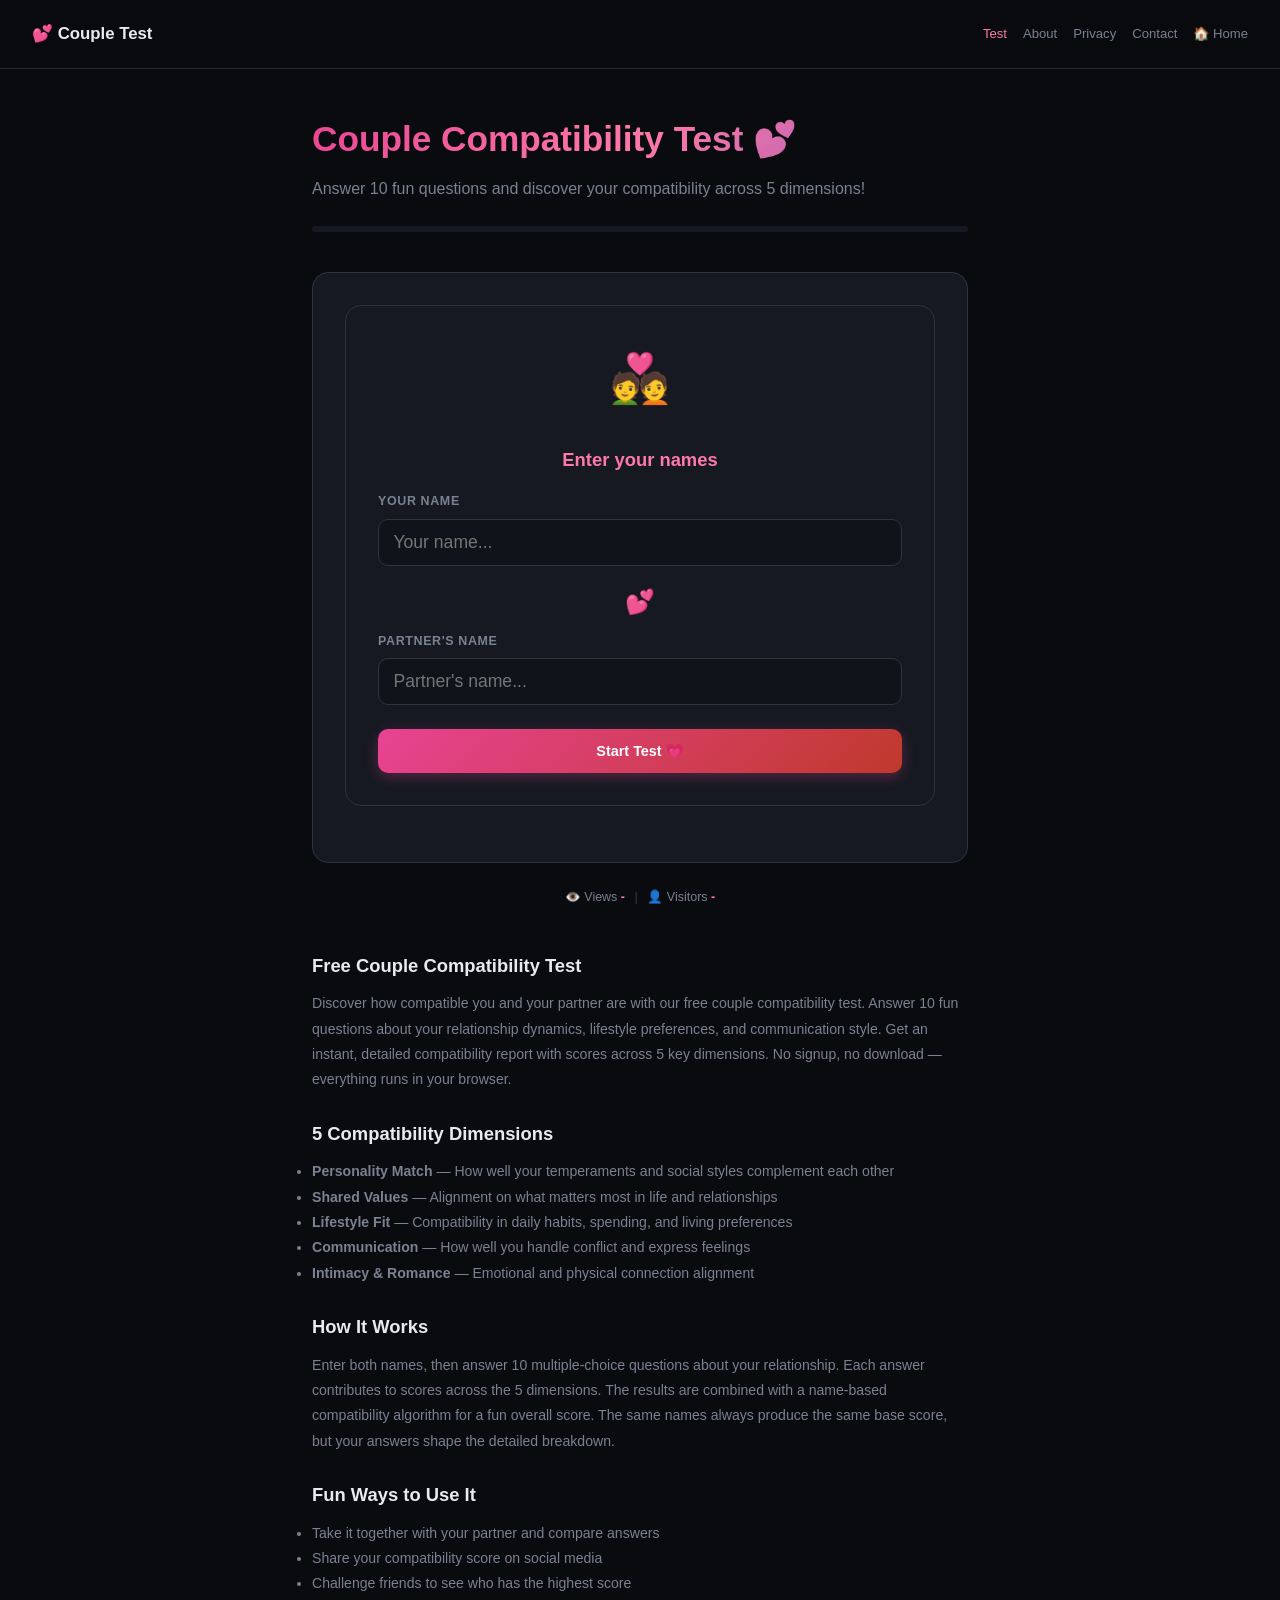
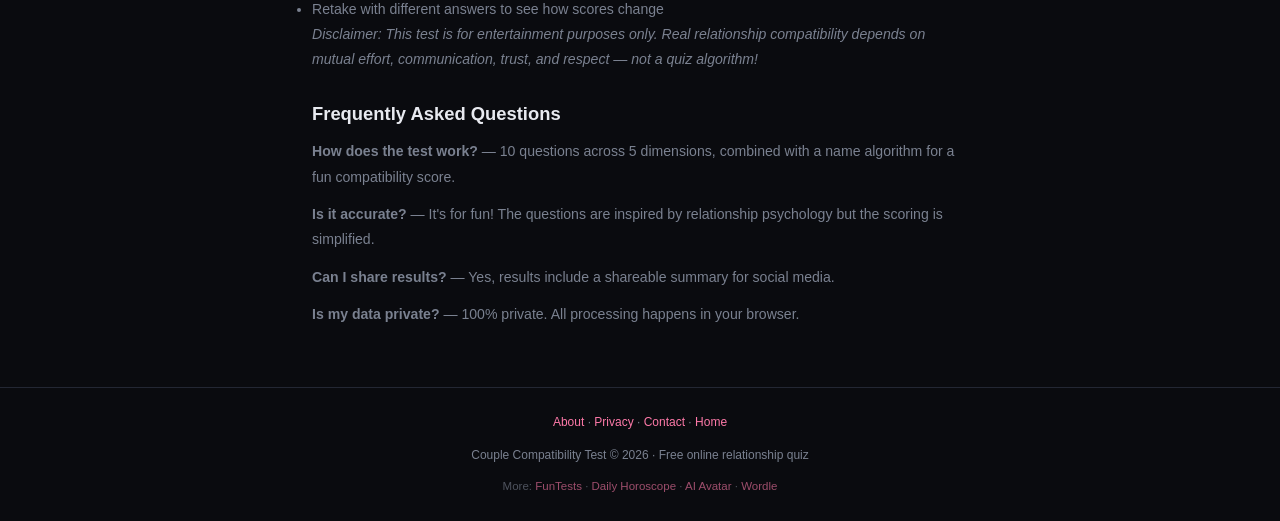
==== index.html @ e221997d "Initial commit: couple compatibility test with 10 questions, 5 dimensions" ====
<!DOCTYPE html>
<html lang="en">
<head>
<meta charset="UTF-8">
<link rel="preconnect" href="https://pagead2.googlesyndication.com">
<link rel="dns-prefetch" href="https://pagead2.googlesyndication.com">
<link rel="preconnect" href="https://api.counterapi.dev">
<link rel="dns-prefetch" href="https://api.counterapi.dev">
<meta name="viewport" content="width=device-width, initial-scale=1.0">
<meta name="theme-color" content="#0a0b0f">
<meta name="description" content="Free couple compatibility test — answer 10 fun questions about your relationship and get a detailed compatibility report with scores across 5 dimensions. Instant, private, shareable.">
<meta name="robots" content="index, follow">
<link rel="canonical" href="https://jimmywithfiona.com/couple-test/">
<meta name="keywords" content="couple compatibility test, relationship test, love compatibility, couple quiz, relationship quiz, love test online">
<meta property="og:type" content="website">
<meta property="og:site_name" content="Couple Compatibility Test">
<meta property="og:locale" content="en_US">
<meta property="og:title" content="Couple Compatibility Test — Free Relationship Quiz | 5 Dimensions">
<meta property="og:description" content="Answer 10 fun questions and get a detailed compatibility report with scores across personality, values, lifestyle, communication, and intimacy. Free, private, shareable.">
<meta property="og:url" content="https://jimmywithfiona.com/couple-test/">
<meta property="og:image" content="https://jimmywithfiona.com/couple-test/og.png">
<meta name="twitter:card" content="summary_large_image">
<meta name="twitter:title" content="Couple Compatibility Test — Free Relationship Quiz">
<meta name="twitter:description" content="Answer 10 fun questions and get a detailed compatibility report. Free, private, shareable.">
<meta name="twitter:image" content="https://jimmywithfiona.com/couple-test/og.png">
<link rel="icon" type="image/svg+xml" href="favicon.svg">
<link rel="apple-touch-icon" href="apple-touch-icon.png">
<script async src="https://pagead2.googlesyndication.com/pagead/js/adsbygoogle.js?client=ca-pub-1840337371416691" crossorigin="anonymous"></script>
<title>Couple Compatibility Test — Free Relationship Quiz | 5 Dimensions</title>
<link rel="stylesheet" href="css/style.css">
<script type="application/ld+json">
{"@context":"https://schema.org","@type":"WebApplication","name":"Couple Compatibility Test","url":"https://jimmywithfiona.com/couple-test/","description":"Free couple compatibility test. Answer 10 questions and get a detailed compatibility report across 5 dimensions.","applicationCategory":"Game","operatingSystem":"Any (Web Browser)","offers":{"@type":"Offer","price":"0","priceCurrency":"USD"}}
</script>
<script type="application/ld+json">
{"@context":"https://schema.org","@type":"FAQPage","mainEntity":[{"@type":"Question","name":"How does the couple compatibility test work?","acceptedAnswer":{"@type":"Answer","text":"The test asks 10 questions about your relationship dynamics. Each answer contributes to scores across 5 dimensions: personality, values, lifestyle, communication, and intimacy. The results are combined with a name-based algorithm for a fun compatibility score."}},{"@type":"Question","name":"Is the compatibility test accurate?","acceptedAnswer":{"@type":"Answer","text":"The test is for entertainment purposes. While the questions are inspired by relationship psychology, the scoring is simplified for fun. Real compatibility depends on mutual effort, communication, and respect."}},{"@type":"Question","name":"Can I share my results?","acceptedAnswer":{"@type":"Answer","text":"Yes! Results include a shareable summary you can post on social media or send to your partner."}},{"@type":"Question","name":"Is my data private?","acceptedAnswer":{"@type":"Answer","text":"Yes, 100% private. All processing happens in your browser. No names or answers are sent to any server."}}]}
</script>
<script type="application/ld+json">
{"@context":"https://schema.org","@type":"BreadcrumbList","itemListElement":[{"@type":"ListItem","position":1,"name":"Home","item":"https://jimmywithfiona.com/"},{"@type":"ListItem","position":2,"name":"Couple Compatibility Test","item":"https://jimmywithfiona.com/couple-test/"}]}
</script>
<script type="application/ld+json">
{"@context":"https://schema.org","@type":"WebPage","name":"Couple Compatibility Test","url":"https://jimmywithfiona.com/couple-test/","isPartOf":{"@type":"WebSite","name":"Couple Compatibility Test","url":"https://jimmywithfiona.com/couple-test/"}}
</script>
</head>
<body>
<nav class="navbar">
    <a class="brand" href="/couple-test/">💕 Couple Test</a>
    <div class="nav-links">
        <a href="/couple-test/" class="active">Test</a>
        <a href="about.html">About</a>
        <a href="privacy.html">Privacy</a>
        <a href="contact.html">Contact</a>
        <a href="/">🏠 Home</a>
    </div>
</nav>
<main>
<!-- AdSense Ad Unit -->
<ins class="adsbygoogle"
     style="display:block"
     data-ad-client="ca-pub-1840337371416691"
     data-ad-slot="5549785669"
     data-ad-format="auto"
     data-full-width-responsive="true"></ins>
<script>
     (adsbygoogle = window.adsbygoogle || []).push({});
</script>

    <h1>Couple Compatibility Test 💕</h1>
    <p class="subtitle">Answer 10 fun questions and discover your compatibility across 5 dimensions!</p>

    <!-- Progress -->
    <div class="progress-bar"><div class="progress-fill" id="progressFill"></div></div>
    <div class="step-indicator" id="stepIndicator"></div>

    <!-- Step 0: Name Input -->
    <div class="quiz-card show" id="card-0">
        <div class="name-input-card">
            <div class="heart">💑</div>
            <h2 style="margin-bottom:1rem;">Enter your names</h2>
            <div class="input-group">
                <label>Your Name</label>
                <input type="text" id="name1" placeholder="Your name..." autocomplete="off">
            </div>
            <div class="vs-divider">💕</div>
            <div class="input-group">
                <label>Partner's Name</label>
                <input type="text" id="name2" placeholder="Partner's name..." autocomplete="off">
            </div>
            <button class="btn" onclick="startQuiz()" style="width:100%;margin-top:.5rem;">Start Test 💗</button>
        </div>
    </div>

    <!-- Questions will be injected here -->

    <!-- Result -->
    <div class="result-card" id="resultCard">
        <div class="result-names" id="resultNames"></div>
        <div class="result-score" id="resultScore">0%</div>
        <div class="result-label" id="resultLabel"></div>
        <div class="result-bar"><div class="result-bar-fill" id="resultBarFill"></div></div>
        <div class="result-message" id="resultMessage"></div>
        <div class="categories" id="categories"></div>
        <div class="share-row">
            <button class="btn" onclick="shareResult()">📤 Share Result</button>
            <button class="btn btn-secondary" onclick="resetQuiz()">🔄 Retake Test</button>
        </div>
    </div>

    <div class="stats-footer">👁️ Views <strong id="pv">-</strong><span class="stat-divider">|</span>👤 Visitors <strong id="uv">-</strong></div>

    <div class="seo-section">
        <h2>Free Couple Compatibility Test</h2>
        <p>Discover how compatible you and your partner are with our free couple compatibility test. Answer 10 fun questions about your relationship dynamics, lifestyle preferences, and communication style. Get an instant, detailed compatibility report with scores across 5 key dimensions. No signup, no download — everything runs in your browser.</p>
        <h2>5 Compatibility Dimensions</h2>
        <ul>
            <li><strong>Personality Match</strong> — How well your temperaments and social styles complement each other</li>
            <li><strong>Shared Values</strong> — Alignment on what matters most in life and relationships</li>
            <li><strong>Lifestyle Fit</strong> — Compatibility in daily habits, spending, and living preferences</li>
            <li><strong>Communication</strong> — How well you handle conflict and express feelings</li>
            <li><strong>Intimacy & Romance</strong> — Emotional and physical connection alignment</li>
        </ul>
        <h2>How It Works</h2>
        <p>Enter both names, then answer 10 multiple-choice questions about your relationship. Each answer contributes to scores across the 5 dimensions. The results are combined with a name-based compatibility algorithm for a fun overall score. The same names always produce the same base score, but your answers shape the detailed breakdown.</p>
        <h2>Fun Ways to Use It</h2>
        <ul>
            <li>Take it together with your partner and compare answers</li>
            <li>Share your compatibility score on social media</li>
            <li>Challenge friends to see who has the highest score</li>
            <li>Retake with different answers to see how scores change</li>
        </ul>
        <p><em>Disclaimer: This test is for entertainment purposes only. Real relationship compatibility depends on mutual effort, communication, trust, and respect — not a quiz algorithm!</em></p>
        <h2>Frequently Asked Questions</h2>
        <p><strong>How does the test work?</strong> — 10 questions across 5 dimensions, combined with a name algorithm for a fun compatibility score.</p>
        <p><strong>Is it accurate?</strong> — It's for fun! The questions are inspired by relationship psychology but the scoring is simplified.</p>
        <p><strong>Can I share results?</strong> — Yes, results include a shareable summary for social media.</p>
        <p><strong>Is my data private?</strong> — 100% private. All processing happens in your browser.</p>
    </div>
</main>
<footer>
    <p><a href="about.html">About</a> · <a href="privacy.html">Privacy</a> · <a href="contact.html">Contact</a> · <a href="/">Home</a></p>
    <p style="margin-top:0.4rem;">Couple Compatibility Test © 2026 · Free online relationship quiz</p>
    <div style="margin-top:0.6rem;font-size:0.72rem;opacity:0.6;">More: <a href="/fun-tests/">FunTests</a> · <a href="/daily-horoscope/">Daily Horoscope</a> · <a href="/ai-avatar-generator/">AI Avatar</a> · <a href="/wordle/">Wordle</a></div>
</footer>
<script src="js/counter.js" defer></script>
<script>
const QUESTIONS = [
    { cat: "personality", q: "How do you and your partner handle social situations?", sub: "Think about parties, gatherings, and meeting new people",
      options: [
        { emoji: "🎉", text: "Both love being the life of the party", score: 10 },
        { emoji: "🏡", text: "Both prefer cozy nights at home", score: 10 },
        { emoji: "⚖️", text: "One's social, one's introverted — we balance each other", score: 8 },
        { emoji: "😅", text: "Opposite styles, sometimes it causes friction", score: 4 },
    ]},
    { cat: "values", q: "How aligned are you on what matters most in life?", sub: "Family, career, faith, adventure, stability...",
      options: [
        { emoji: "🎯", text: "Completely aligned — same priorities", score: 10 },
        { emoji: "🤝", text: "Mostly aligned with minor differences", score: 8 },
        { emoji: "🔀", text: "Some differences but we respect each other's values", score: 6 },
        { emoji: "🤷", text: "Quite different — we haven't really talked about it", score: 3 },
    ]},
    { cat: "lifestyle", q: "How do your spending habits compare?", sub: "Saving vs spending, splurging vs budgeting",
      options: [
        { emoji: "💰", text: "Both are savers — frugal and future-focused", score: 10 },
        { emoji: "💳", text: "Both enjoy spending on experiences and things", score: 10 },
        { emoji: "⚖️", text: "One saves, one spends — we compromise well", score: 7 },
        { emoji: "💸", text: "Very different money habits, it causes tension", score: 3 },
    ]},
    { cat: "communication", q: "When you disagree, how does it usually go?", sub: "Think about your typical conflict resolution style",
      options: [
        { emoji: "🗣️", text: "We talk it out calmly and find a solution", score: 10 },
        { emoji: "⏳", text: "We take space, then come back to discuss", score: 8 },
        { emoji: "😅", text: "One of us avoids conflict, things get swept away", score: 4 },
        { emoji: "🔥", text: "It gets heated before we cool down and make up", score: 5 },
    ]},
    { cat: "intimacy", q: "How do you show affection to each other?", sub: "Words, touch, gifts, acts of service, quality time",
      options: [
        { emoji: "💕", text: "We're very affectionate — both love showing it", score: 10 },
        { emoji: "🌹", text: "Romantic gestures on special occasions", score: 8 },
        { emoji: "🤗", text: "Subtle but consistent — small daily acts of love", score: 9 },
        { emoji: "😐", text: "We struggle to express affection sometimes", score: 4 },
    ]},
    { cat: "lifestyle", q: "How do your ideal weekends look?", sub: "Adventure vs relaxation, together vs separate activities",
      options: [
        { emoji: "🧗", text: "Both love adventure — hiking, traveling, trying new things", score: 10 },
        { emoji: "🛋️", text: "Both love relaxing — movies, cooking, chilling at home", score: 10 },
        { emoji: "🎭", text: "Mix of both — we take turns planning", score: 9 },
        { emoji: "🔀", text: "Very different ideas of a good weekend", score: 4 },
    ]},
    { cat: "personality", q: "How do you handle stress and tough times?", sub: "When life gets hard, do your coping styles clash or complement?",
      options: [
        { emoji: "🤝", text: "We lean on each other and face it together", score: 10 },
        { emoji: "💪", text: "Both are independent — we handle stress our own way", score: 8 },
        { emoji: "⚖️", text: "One needs support, the other needs space — we adapt", score: 7 },
        { emoji: "😤", text: "Stress tends to create distance between us", score: 3 },
    ]},
    { cat: "values", q: "How do you feel about each other's families?", sub: "In-laws, family traditions, holiday plans",
      options: [
        { emoji: "👨‍👩‍👧‍👦", text: "We both get along great with each other's families", score: 10 },
        { emoji: "👌", text: "It's fine — we manage family dynamics together", score: 8 },
        { emoji: "😅", text: "Some awkwardness but we support each other", score: 6 },
        { emoji: "😣", text: "Family differences cause real tension", score: 3 },
    ]},
    { cat: "communication", q: "How well do you understand each other's feelings?", sub: "Can you tell when your partner is happy, sad, or upset?",
      options: [
        { emoji: "🧠", text: "We can read each other like a book", score: 10 },
        { emoji: "💡", text: "Usually — we've learned each other's cues", score: 8 },
        { emoji: "🤔", text: "Sometimes we misread each other", score: 5 },
        { emoji: "❓", text: "We often struggle to understand each other", score: 2 },
    ]},
    { cat: "intimacy", q: "Do you share the same sense of humor?", sub: "Laughing together is one of the strongest bond indicators",
      options: [
        { emoji: "😂", text: "We're always laughing together — same humor", score: 10 },
        { emoji: "😄", text: "We find each other funny most of the time", score: 9 },
        { emoji: "🙂", text: "Different humor, but we appreciate each other's", score: 7 },
        { emoji: "😐", text: "We rarely find the same things funny", score: 3 },
    ]},
];

const CAT_NAMES = {
    personality: "Personality Match",
    values: "Shared Values",
    lifestyle: "Lifestyle Fit",
    communication: "Communication",
    intimacy: "Intimacy & Romance",
};

let currentQ = 0;
let answers = [];
let name1 = "", name2 = "";

function startQuiz() {
    name1 = document.getElementById("name1").value.trim();
    name2 = document.getElementById("name2").value.trim();
    if (!name1 || !name2) { alert("Please enter both names!"); return; }
    document.getElementById("card-0").classList.remove("show");
    renderQuestion(0);
    renderStepIndicator();
}

function renderStepIndicator() {
    const container = document.getElementById("stepIndicator");
    container.innerHTML = "";
    for (let i = 0; i < QUESTIONS.length; i++) {
        const dot = document.createElement("div");
        dot.className = "step-dot";
        if (i < currentQ) dot.classList.add("done");
        else if (i === currentQ) dot.classList.add("active");
        container.appendChild(dot);
    }
}

function renderQuestion(idx) {
    currentQ = idx;
    const q = QUESTIONS[idx];
    let card = document.getElementById("card-q");
    if (!card) {
        card = document.createElement("div");
        card.className = "quiz-card";
        card.id = "card-q";
        document.querySelector(".progress-bar").after(card);
    }
    card.innerHTML = `
        <div class="q-num">Question ${idx + 1} of ${QUESTIONS.length}</div>
        <div class="q-text">${q.q}</div>
        <div class="q-sub">${q.sub}</div>
        <div class="options" id="options"></div>
        <div class="btn-row">
            ${idx > 0 ? '<button class="btn btn-secondary" onclick="prevQuestion()">← Back</button>' : '<div></div>'}
            <button class="btn" id="nextBtn" onclick="nextQuestion()" disabled>Next →</button>
        </div>
    `;
    const optsContainer = card.querySelector("#options");
    q.options.forEach((opt, i) => {
        const el = document.createElement("div");
        el.className = "option";
        el.innerHTML = `<span class="emoji">${opt.emoji}</span><span class="label">${opt.text}</span>`;
        el.onclick = () => {
            card.querySelectorAll(".option").forEach(o => o.classList.remove("selected"));
            el.classList.add("selected");
            answers[idx] = { cat: q.cat, score: opt.score, text: opt.text };
            document.getElementById("nextBtn").disabled = false;
        };
        optsContainer.appendChild(el);
    });
    if (answers[idx]) {
        card.querySelectorAll(".option")[answers[idx]._optIdx || 0].classList.remove("selected");
    }
    card.classList.add("show");
    updateProgress();
    renderStepIndicator();
}

function updateProgress() {
    const pct = (currentQ / QUESTIONS.length) * 100;
    document.getElementById("progressFill").style.width = pct + "%";
}

function nextQuestion() {
    if (currentQ < QUESTIONS.length - 1) {
        document.getElementById("card-q").classList.remove("show");
        setTimeout(() => renderQuestion(currentQ + 1), 200);
    } else {
        document.getElementById("card-q").classList.remove("show");
        document.getElementById("progressFill").style.width = "100%";
        setTimeout(showResult, 300);
    }
}

function prevQuestion() {
    document.getElementById("card-q").classList.remove("show");
    setTimeout(() => renderQuestion(currentQ - 1), 200);
}

function nameScore(n1, n2) {
    const combined = (n1.toLowerCase() + n2.toLowerCase()).replace(/\s/g, "");
    let hash = 0;
    for (let i = 0; i < combined.length; i++) {
        hash = ((hash << 5) - hash) + combined.charCodeAt(i);
        hash = hash & hash;
    }
    return Math.abs(hash) % 101;
}

function showResult() {
    document.getElementById("stepIndicator").innerHTML = "";
    const card = document.getElementById("resultCard");
    card.classList.add("show");

    // Calculate category scores
    const catScores = {};
    const catCounts = {};
    for (const ans of answers) {
        if (!catScores[ans.cat]) { catScores[ans.cat] = 0; catCounts[ans.cat] = 0; }
        catScores[ans.cat] += ans.score;
        catCounts[ans.cat]++;
    }
    for (const cat in catScores) {
        catScores[cat] = Math.round((catScores[cat] / (catCounts[cat] * 10)) * 100);
    }

    // Name-based score
    const nScore = nameScore(name1, name2);
    const quizAvg = Object.values(catScores).reduce((a, b) => a + b, 0) / Object.values(catScores).length;
    const overall = Math.round(quizAvg * 0.8 + nScore * 0.2);

    // Display names
    document.getElementById("resultNames").innerHTML = `<strong>${name1}</strong> <span class="heart">❤️</span> <strong>${name2}</strong>`;

    // Animate score
    const scoreEl = document.getElementById("resultScore");
    let current = 0;
    const interval = setInterval(() => {
        current += 2;
        if (current >= overall) { current = overall; clearInterval(interval); }
        scoreEl.textContent = current + "%";
    }, 30);

    // Label
    let label, message;
    if (overall >= 90) {
        label = "Soulmates! 💞";
        message = "You two are an incredible match! Your compatibility is off the charts across all dimensions. Cherish this special connection — you've found something rare and beautiful together.";
    } else if (overall >= 75) {
        label = "Great Match! 💗";
        message = "You have a strong, healthy relationship with great compatibility. You communicate well, share core values, and complement each other beautifully. Keep nurturing what you have!";
    } else if (overall >= 60) {
        label = "Good Potential ✨";
        message = "There's a solid foundation here! You align on many things and have room to grow. Focus on understanding each other's differences — they can be your greatest strength.";
    } else if (overall >= 40) {
        label = "Work in Progress 🌱";
        message = "Every relationship takes effort! You have some differences to navigate, but with open communication and mutual respect, you can build something strong. Focus on the areas that need attention.";
    } else {
        label = "Opposites Attract? 🤔";
        message = "You two are quite different! While this can create excitement and growth, it also means you'll need extra patience and communication. Remember: compatibility isn't about being the same — it's about growing together.";
    }
    document.getElementById("resultLabel").textContent = label;
    document.getElementById("resultMessage").textContent = message;

    // Animate bar
    setTimeout(() => { document.getElementById("resultBarFill").style.width = overall + "%"; }, 200);

    // Category breakdown
    const catContainer = document.getElementById("categories");
    catContainer.innerHTML = "";
    for (const cat of ["personality", "values", "lifestyle", "communication", "intimacy"]) {
        const score = catScores[cat] || 0;
        const item = document.createElement("div");
        item.className = "cat-item";
        item.innerHTML = `
            <div class="cat-header">
                <span class="cat-name">${CAT_NAMES[cat]}</span>
                <span class="cat-score">${score}%</span>
            </div>
            <div class="cat-bar"><div class="cat-bar-fill" data-score="${score}"></div></div>
        `;
        catContainer.appendChild(item);
    }
    // Animate category bars
    setTimeout(() => {
        catContainer.querySelectorAll(".cat-bar-fill").forEach(bar => {
            bar.style.width = bar.dataset.score + "%";
        });
    }, 500);

    // Store for sharing
    window._resultData = { name1, name2, overall, label };

    card.scrollIntoView({ behavior: "smooth", block: "start" });
}

function shareResult() {
    const d = window._resultData;
    const text = `${d.name1} & ${d.name2}: ${d.overall}% compatible! ${d.label} Take the couple test:`;
    const url = location.href;
    if (navigator.share) {
        navigator.share({ title: "Couple Compatibility Test", text: text, url: url }).catch(() => copyResult(text, url));
    } else {
        copyResult(text, url);
    }
}

function copyResult(text, url) {
    const full = text + " " + url;
    navigator.clipboard.writeText(full).then(() => {
        alert("Copied! Share with friends:\n\n" + full);
    }).catch(() => {
        window.open("https://twitter.com/intent/tweet?text=" + encodeURIComponent(text) + "&url=" + encodeURIComponent(url), "_blank");
    });
}

function resetQuiz() {
    currentQ = 0;
    answers = [];
    document.getElementById("resultCard").classList.remove("show");
    const qCard = document.getElementById("card-q");
    if (qCard) qCard.remove();
    document.getElementById("card-0").classList.add("show");
    document.getElementById("progressFill").style.width = "0%";
    document.getElementById("stepIndicator").innerHTML = "";
    document.getElementById("name1").value = "";
    document.getElementById("name2").value = "";
    window.scrollTo({ top: 0, behavior: "smooth" });
}
</script>
</body>
</html>
---- css/style.css ----
*{margin:0;padding:0;box-sizing:border-box}
:root{--bg:#0a0b0f;--bg2:#11131a;--card:#161922;--card2:#1a1e28;--border:#232733;--border2:#2d3340;--text:#e8eaf0;--dim:#7a8190;--accent:#e84393;--hover:#fd79a8;--green:#2ecc71;--red:#ff3b3b;--gold:#fdcb6e;--purple:#9b59b6;--blue:#4f8cff;--r:16px}
body{font-family:-apple-system,BlinkMacSystemFont,"Segoe UI",Roboto,sans-serif;background:var(--bg);color:var(--text);min-height:100vh;line-height:1.7;overflow-x:hidden}
.navbar{display:flex;justify-content:space-between;align-items:center;padding:.75rem 2rem;border-bottom:1px solid var(--border);position:sticky;top:0;background:rgba(10,11,15,.92);backdrop-filter:blur(12px);z-index:50}
.navbar .brand{font-weight:800;color:var(--text);text-decoration:none;font-size:1.05rem;display:flex;align-items:center;gap:.4rem}
.navbar .nav-links{display:flex;gap:1rem}
.navbar .nav-links a{color:var(--dim);text-decoration:none;font-size:.82rem;transition:color .2s;min-height:44px;display:inline-flex;align-items:center}
.navbar .nav-links a:hover,.navbar .nav-links a.active{color:var(--hover)}
main{max-width:720px;margin:0 auto;padding:2.5rem 2rem 3rem}
h1{font-size:2.2rem;margin-bottom:.4rem;background:linear-gradient(135deg,#e84393,#fd79a8,#9b59b6);-webkit-background-clip:text;-webkit-text-fill-color:transparent;background-clip:text}
.subtitle{color:var(--dim);font-size:1rem;margin-bottom:1.5rem}
h2{font-size:1.15rem;margin:1.5rem 0 .6rem;color:var(--hover)}
p{margin-bottom:.75rem}a{color:var(--hover)}

/* Steps */
.step-indicator{display:flex;justify-content:center;gap:.5rem;margin-bottom:1.5rem}
.step-dot{width:10px;height:10px;border-radius:50%;background:var(--border2);transition:all .3s}
.step-dot.active{background:var(--accent);transform:scale(1.3)}
.step-dot.done{background:var(--green)}

/* Cards */
.quiz-card{background:var(--card);border:1px solid var(--border2);border-radius:var(--r);padding:2rem;margin-bottom:1.5rem;display:none;animation:fade .3s}
.quiz-card.show{display:block}
.quiz-card .q-num{font-size:.75rem;color:var(--accent);font-weight:700;text-transform:uppercase;letter-spacing:.08em;margin-bottom:.5rem}
.quiz-card .q-text{font-size:1.1rem;font-weight:600;margin-bottom:1.25rem;color:var(--text)}
.quiz-card .q-sub{font-size:.85rem;color:var(--dim);margin-bottom:1rem}

/* Options */
.options{display:flex;flex-direction:column;gap:.6rem}
.option{background:var(--bg2);border:2px solid var(--border2);border-radius:10px;padding:.85rem 1rem;cursor:pointer;transition:all .15s;display:flex;align-items:center;gap:.75rem;min-height:52px}
.option:hover{border-color:var(--accent);background:var(--card2)}
.option.selected{border-color:var(--accent);background:rgba(232,67,147,.1)}
.option .emoji{font-size:1.3rem}
.option .label{font-size:.92rem;color:var(--text)}

/* Progress */
.progress-bar{background:var(--card);border-radius:10px;overflow:hidden;height:6px;margin-bottom:1rem}
.progress-fill{height:100%;background:linear-gradient(90deg,var(--accent),var(--purple));width:0%;transition:width .4s;border-radius:10px}

/* Buttons */
.btn-row{display:flex;gap:.6rem;justify-content:space-between;margin-top:1.5rem}
.btn{background:linear-gradient(135deg,var(--accent),#c0392b);color:#fff;border:none;border-radius:10px;padding:.75rem 1.8rem;font-size:.9rem;font-weight:600;cursor:pointer;transition:transform .1s,box-shadow .15s;font-family:inherit;min-height:44px;box-shadow:0 4px 14px rgba(232,67,147,.3)}
.btn:hover{box-shadow:0 6px 20px rgba(232,67,147,.45)}
.btn:active{transform:scale(.97)}
.btn:disabled{opacity:.4;cursor:not-allowed}
.btn-secondary{background:var(--bg2);border:1px solid var(--border2);box-shadow:none}
.btn-secondary:hover{background:var(--card);box-shadow:none}
.btn-success{background:linear-gradient(135deg,var(--green),#27ae60);box-shadow:0 4px 14px rgba(46,204,113,.3)}

/* Name input */
.name-input-card{background:var(--card);border:1px solid var(--border2);border-radius:var(--r);padding:2rem;margin-bottom:1.5rem;text-align:center}
.name-input-card .heart{font-size:3rem;margin-bottom:.5rem}
.input-group{margin-bottom:1rem;text-align:left}
.input-group label{display:block;font-size:.78rem;color:var(--dim);margin-bottom:.4rem;text-transform:uppercase;letter-spacing:.05em;font-weight:600}
.input-group input{width:100%;background:var(--bg2);border:1px solid var(--border2);border-radius:10px;padding:.75rem .9rem;color:var(--text);font-size:1.1rem;font-family:inherit;transition:border-color .15s}
.input-group input:focus{outline:none;border-color:var(--accent);box-shadow:0 0 0 3px rgba(232,67,147,.15)}
.vs-divider{text-align:center;font-size:1.5rem;margin:.5rem 0;color:var(--accent)}

/* Result */
.result-card{background:var(--card);border:1px solid var(--border2);border-radius:var(--r);padding:2rem;text-align:center;display:none;animation:fade .4s}
.result-card.show{display:block}
.result-names{font-size:1.3rem;font-weight:700;margin-bottom:.5rem}
.result-names .heart{color:var(--accent)}
.result-score{font-size:3.5rem;font-weight:800;background:linear-gradient(135deg,var(--accent),var(--purple));-webkit-background-clip:text;-webkit-text-fill-color:transparent;background-clip:text;margin:.5rem 0}
.result-label{font-size:1.1rem;font-weight:600;color:var(--hover);margin-bottom:1rem}
.result-bar{height:12px;background:var(--bg2);border-radius:6px;overflow:hidden;margin:1rem 0}
.result-bar-fill{height:100%;background:linear-gradient(90deg,var(--accent),var(--purple));border-radius:6px;width:0%;transition:width 1.5s ease}
.result-message{font-size:.95rem;color:var(--dim);margin:1rem 0;line-height:1.6}

/* Category breakdown */
.categories{display:grid;gap:.75rem;margin-top:1.5rem;text-align:left}
.cat-item{background:var(--bg2);border:1px solid var(--border2);border-radius:10px;padding:.85rem 1rem}
.cat-header{display:flex;justify-content:space-between;align-items:center;margin-bottom:.4rem}
.cat-name{font-size:.85rem;font-weight:600;color:var(--text)}
.cat-score{font-size:.85rem;font-weight:700;color:var(--accent)}
.cat-bar{height:6px;background:var(--border2);border-radius:3px;overflow:hidden}
.cat-bar-fill{height:100%;background:var(--accent);border-radius:3px;width:0%;transition:width 1s ease}

/* Share */
.share-row{display:flex;gap:.5rem;justify-content:center;flex-wrap:wrap;margin-top:1.5rem}
.spinner{display:inline-block;width:16px;height:16px;border:2px solid rgba(255,255,255,.3);border-top-color:#fff;border-radius:50%;animation:spin .6s linear infinite;margin-right:.4rem;vertical-align:middle}
@keyframes spin{to{transform:rotate(360deg)}}

.stats-footer{text-align:center;margin:1.5rem 0;font-size:.78rem;color:var(--dim)}
.stats-footer strong{color:var(--hover);font-variant-numeric:tabular-nums}
.stat-divider{margin:0 .6rem;opacity:.4}
footer{text-align:center;padding:1.5rem 2rem;color:var(--dim);font-size:.75rem;border-top:1px solid var(--border)}
footer a{color:var(--hover);text-decoration:none}
.seo-section{color:var(--dim);font-size:.88rem;margin-top:2.5rem;line-height:1.8}
.seo-section h2{color:var(--text)}

@keyframes fade{0%{opacity:0;transform:translateY(10px)}100%{opacity:1;transform:translateY(0)}}

@media(max-width:760px){
  main{padding:2rem 1rem 3rem}
  h1{font-size:1.6rem}
  .navbar{padding:.75rem 1rem}
  .navbar .nav-links{gap:.6rem}
  .quiz-card{padding:1.5rem}
  .name-input-card{padding:1.5rem}
  .result-card{padding:1.5rem}
  .result-score{font-size:2.5rem}
}
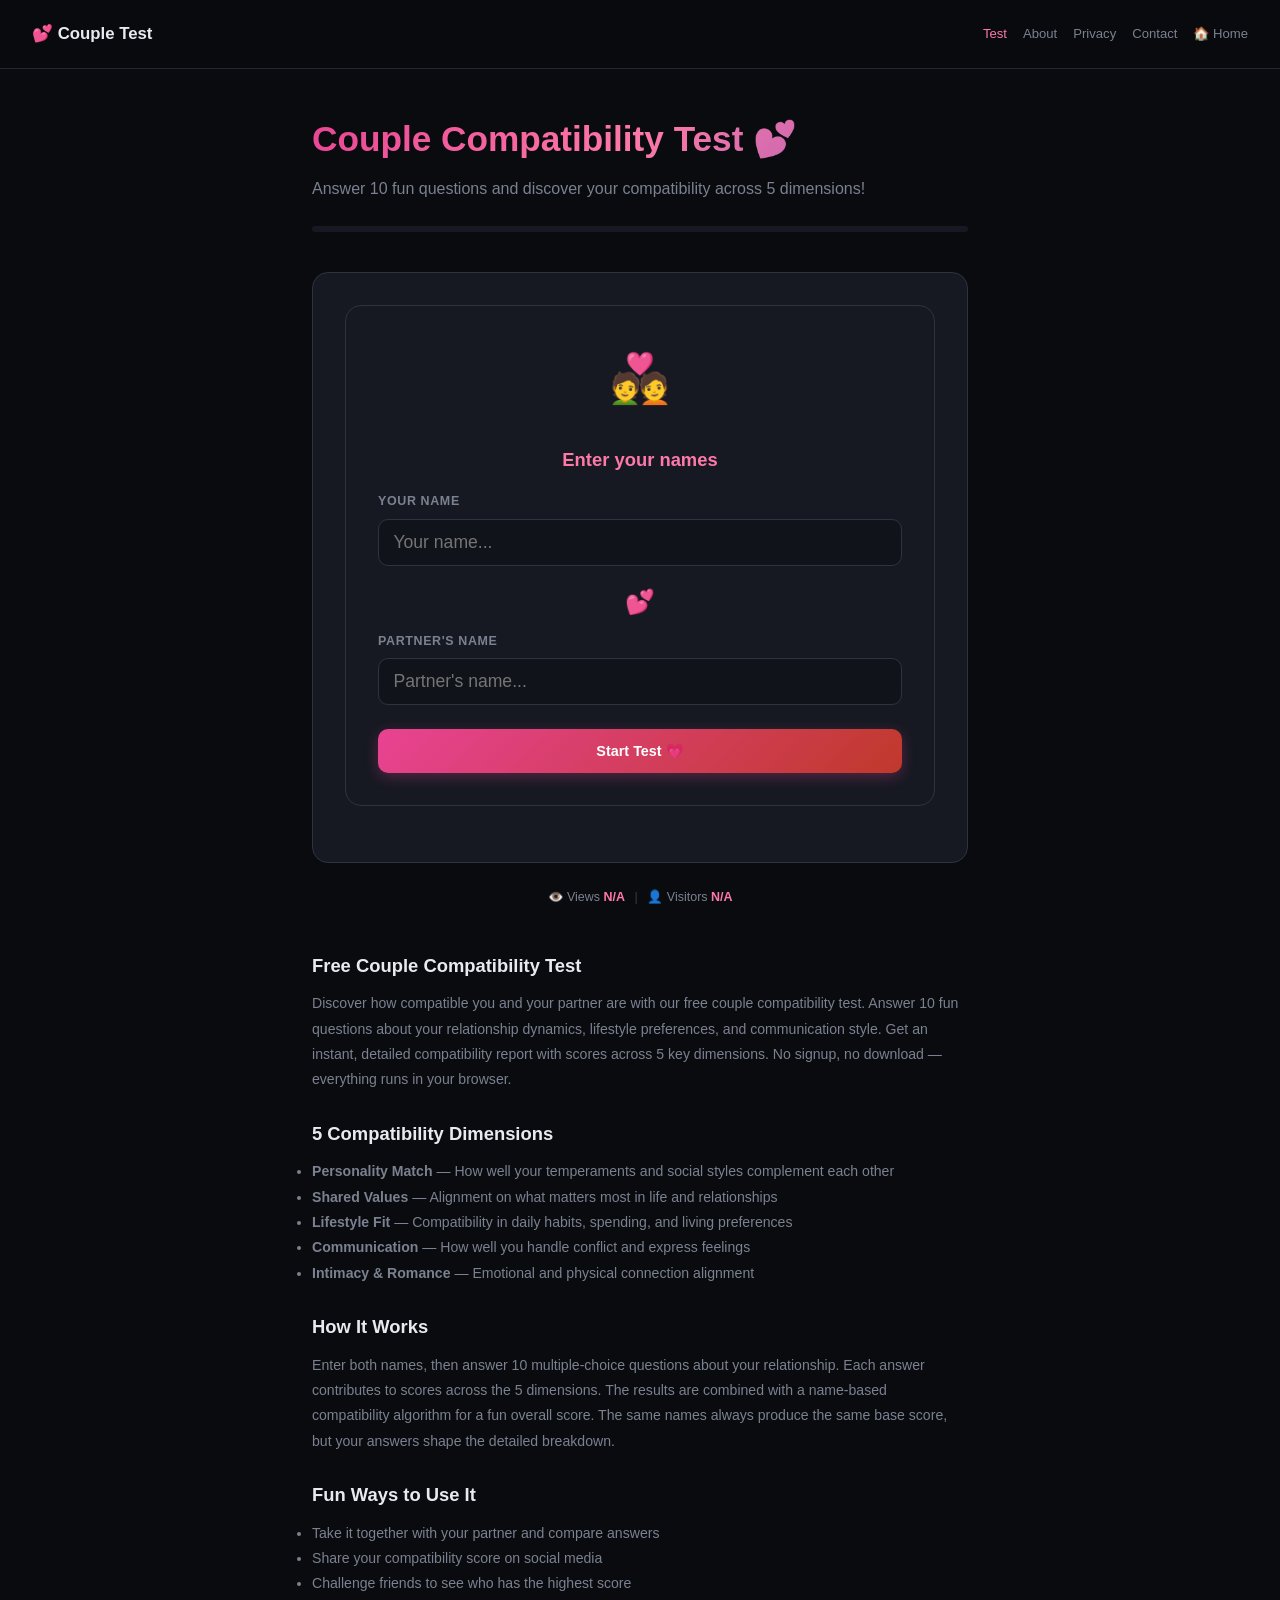
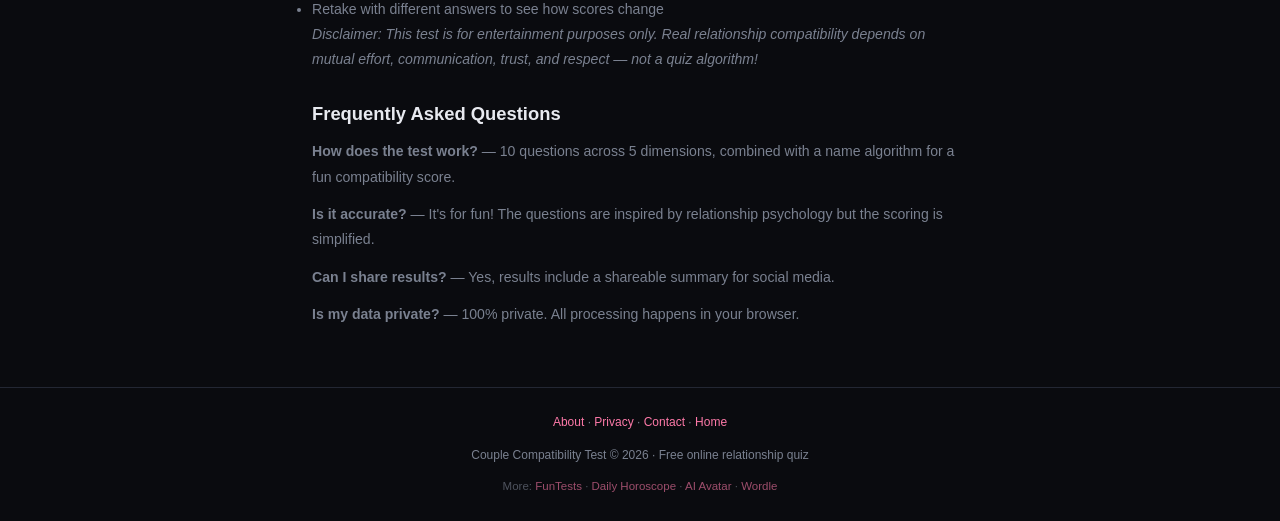
==== commit acd77542: "Move ad unit to bottom of page (before </main>) to avoid blocking content" ====
--- a/index.html
+++ b/index.html
@@ -53,16 +53,6 @@
     </div>
 </nav>
 <main>
-<!-- AdSense Ad Unit -->
-<ins class="adsbygoogle"
-     style="display:block"
-     data-ad-client="ca-pub-1840337371416691"
-     data-ad-slot="5549785669"
-     data-ad-format="auto"
-     data-full-width-responsive="true"></ins>
-<script>
-     (adsbygoogle = window.adsbygoogle || []).push({});
-</script>
 
     <h1>Couple Compatibility Test 💕</h1>
     <p class="subtitle">Answer 10 fun questions and discover your compatibility across 5 dimensions!</p>
@@ -134,6 +124,16 @@
         <p><strong>Can I share results?</strong> — Yes, results include a shareable summary for social media.</p>
         <p><strong>Is my data private?</strong> — 100% private. All processing happens in your browser.</p>
     </div>
+<!-- AdSense Ad Unit -->
+<ins class="adsbygoogle"
+     style="display:block"
+     data-ad-client="ca-pub-1840337371416691"
+     data-ad-slot="5549785669"
+     data-ad-format="auto"
+     data-full-width-responsive="true"></ins>
+<script>
+     (adsbygoogle = window.adsbygoogle || []).push({});
+</script>
 </main>
 <footer>
     <p><a href="about.html">About</a> · <a href="privacy.html">Privacy</a> · <a href="contact.html">Contact</a> · <a href="/">Home</a></p>
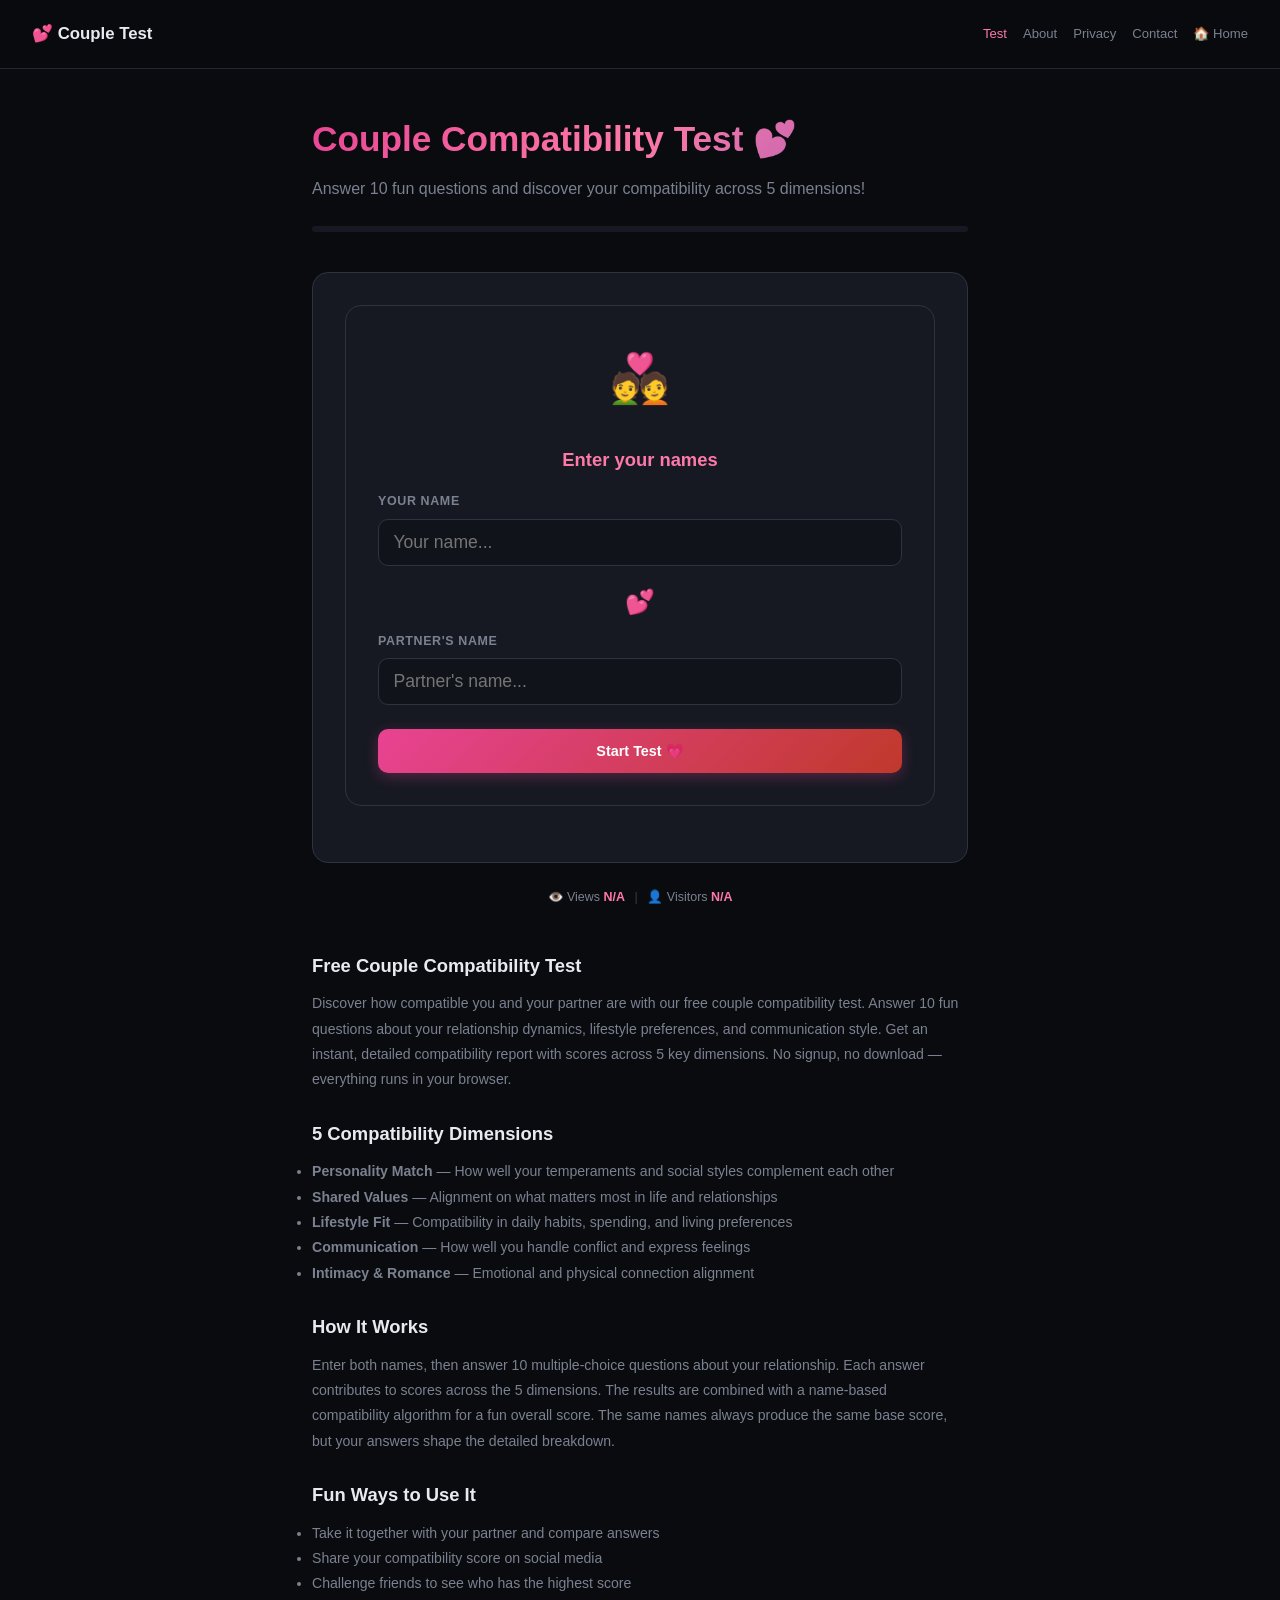
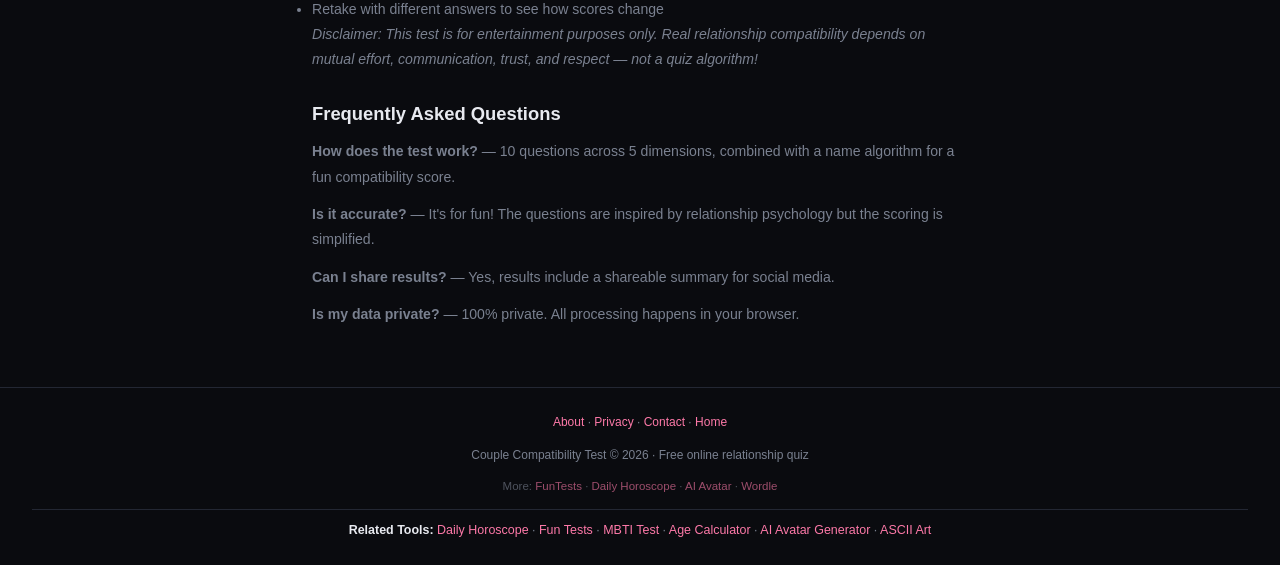
==== commit 4a6705b2: "SEO: Organization + BreadcrumbList + VideoGame schema" ====
--- a/index.html
+++ b/index.html
@@ -8,7 +8,7 @@
 <link rel="dns-prefetch" href="https://api.counterapi.dev">
 <meta name="viewport" content="width=device-width, initial-scale=1.0">
 <meta name="theme-color" content="#0a0b0f">
-<meta name="description" content="Free couple compatibility test — answer 10 fun questions about your relationship and get a detailed compatibility report with scores across 5 dimensions. Instant, private, shareable.">
+<meta name="description" content="Free couple compatibility test — 10 fun questions, detailed report with scores across 5 dimensions. Instant, private, shareable.">
 <meta name="robots" content="index, follow">
 <link rel="canonical" href="https://jimmywithfiona.com/couple-test/">
 <meta name="keywords" content="couple compatibility test, relationship test, love compatibility, couple quiz, relationship quiz, love test online">
@@ -16,17 +16,17 @@
 <meta property="og:site_name" content="Couple Compatibility Test">
 <meta property="og:locale" content="en_US">
 <meta property="og:title" content="Couple Compatibility Test — Free Relationship Quiz | 5 Dimensions">
-<meta property="og:description" content="Answer 10 fun questions and get a detailed compatibility report with scores across personality, values, lifestyle, communication, and intimacy. Free, private, shareable.">
+<meta property="og:description" content="Free couple compatibility test — 10 fun questions, detailed report with scores across 5 dimensions. Instant, private, shareable.">
 <meta property="og:url" content="https://jimmywithfiona.com/couple-test/">
 <meta property="og:image" content="https://jimmywithfiona.com/couple-test/og.png">
 <meta name="twitter:card" content="summary_large_image">
 <meta name="twitter:title" content="Couple Compatibility Test — Free Relationship Quiz">
-<meta name="twitter:description" content="Answer 10 fun questions and get a detailed compatibility report. Free, private, shareable.">
+<meta name="twitter:description" content="Free couple compatibility test — 10 fun questions, detailed report with scores across 5 dimensions. Instant, private, shareable.">
 <meta name="twitter:image" content="https://jimmywithfiona.com/couple-test/og.png">
 <link rel="icon" type="image/svg+xml" href="favicon.svg">
 <link rel="apple-touch-icon" href="apple-touch-icon.png">
 <script async src="https://pagead2.googlesyndication.com/pagead/js/adsbygoogle.js?client=ca-pub-1840337371416691" crossorigin="anonymous"></script>
-<title>Couple Compatibility Test — Free Relationship Quiz | 5 Dimensions</title>
+<title>Couple Compatibility Test — Free Relationship Quiz</title>
 <link rel="stylesheet" href="css/style.css">
 <script type="application/ld+json">
 {"@context":"https://schema.org","@type":"WebApplication","name":"Couple Compatibility Test","url":"https://jimmywithfiona.com/couple-test/","description":"Free couple compatibility test. Answer 10 questions and get a detailed compatibility report across 5 dimensions.","applicationCategory":"Game","operatingSystem":"Any (Web Browser)","offers":{"@type":"Offer","price":"0","priceCurrency":"USD"}}
@@ -40,6 +40,10 @@
 <script type="application/ld+json">
 {"@context":"https://schema.org","@type":"WebPage","name":"Couple Compatibility Test","url":"https://jimmywithfiona.com/couple-test/","isPartOf":{"@type":"WebSite","name":"Couple Compatibility Test","url":"https://jimmywithfiona.com/couple-test/"}}
 </script>
+
+<script type="application/ld+json">{"@context":"https://schema.org","@type":"Organization","name":"JimmyWithFiona","url":"https://jimmywithfiona.com/","logo":"https://jimmywithfiona.com/og.png","description":"Free online tools, games, and daily content","sameAs":["https://github.com/JimmyLLLL"]}</script>
+
+<script type="application/ld+json">{"@context":"https://schema.org","@type":"BreadcrumbList","itemListElement":[{"@type":"ListItem","position":1,"name":"Home","item":"https://jimmywithfiona.com/"},{"@type":"ListItem","position":2,"name":"Tests & Quizzes","item":"https://jimmywithfiona.com/tests-quizzes/"},{"@type":"ListItem","position":3,"name":"Couple Test","item":"https://jimmywithfiona.com/couple-test/"}]}</script>
 </head>
 <body>
 <nav class="navbar">
@@ -139,6 +143,7 @@
     <p><a href="about.html">About</a> · <a href="privacy.html">Privacy</a> · <a href="contact.html">Contact</a> · <a href="/">Home</a></p>
     <p style="margin-top:0.4rem;">Couple Compatibility Test © 2026 · Free online relationship quiz</p>
     <div style="margin-top:0.6rem;font-size:0.72rem;opacity:0.6;">More: <a href="/fun-tests/">FunTests</a> · <a href="/daily-horoscope/">Daily Horoscope</a> · <a href="/ai-avatar-generator/">AI Avatar</a> · <a href="/wordle/">Wordle</a></div>
+<div class="related-tools" style="margin-top:0.8rem;font-size:0.78rem;color:var(--text-dim,#7a8190);padding-top:0.6rem;border-top:1px solid var(--border,#232733);"><strong style="color:var(--text,#e8eaf0);">Related Tools:</strong> <a href="https://jimmywithfiona.com/daily-horoscope/">Daily Horoscope</a> · <a href="https://jimmywithfiona.com/fun-tests/">Fun Tests</a> · <a href="https://jimmywithfiona.com/mbti-test/">MBTI Test</a> · <a href="https://jimmywithfiona.com/age-calculator/">Age Calculator</a> · <a href="https://jimmywithfiona.com/ai-avatar-generator/">AI Avatar Generator</a> · <a href="https://jimmywithfiona.com/ascii-art/">ASCII Art</a></div>
 </footer>
 <script src="js/counter.js" defer></script>
 <script>
